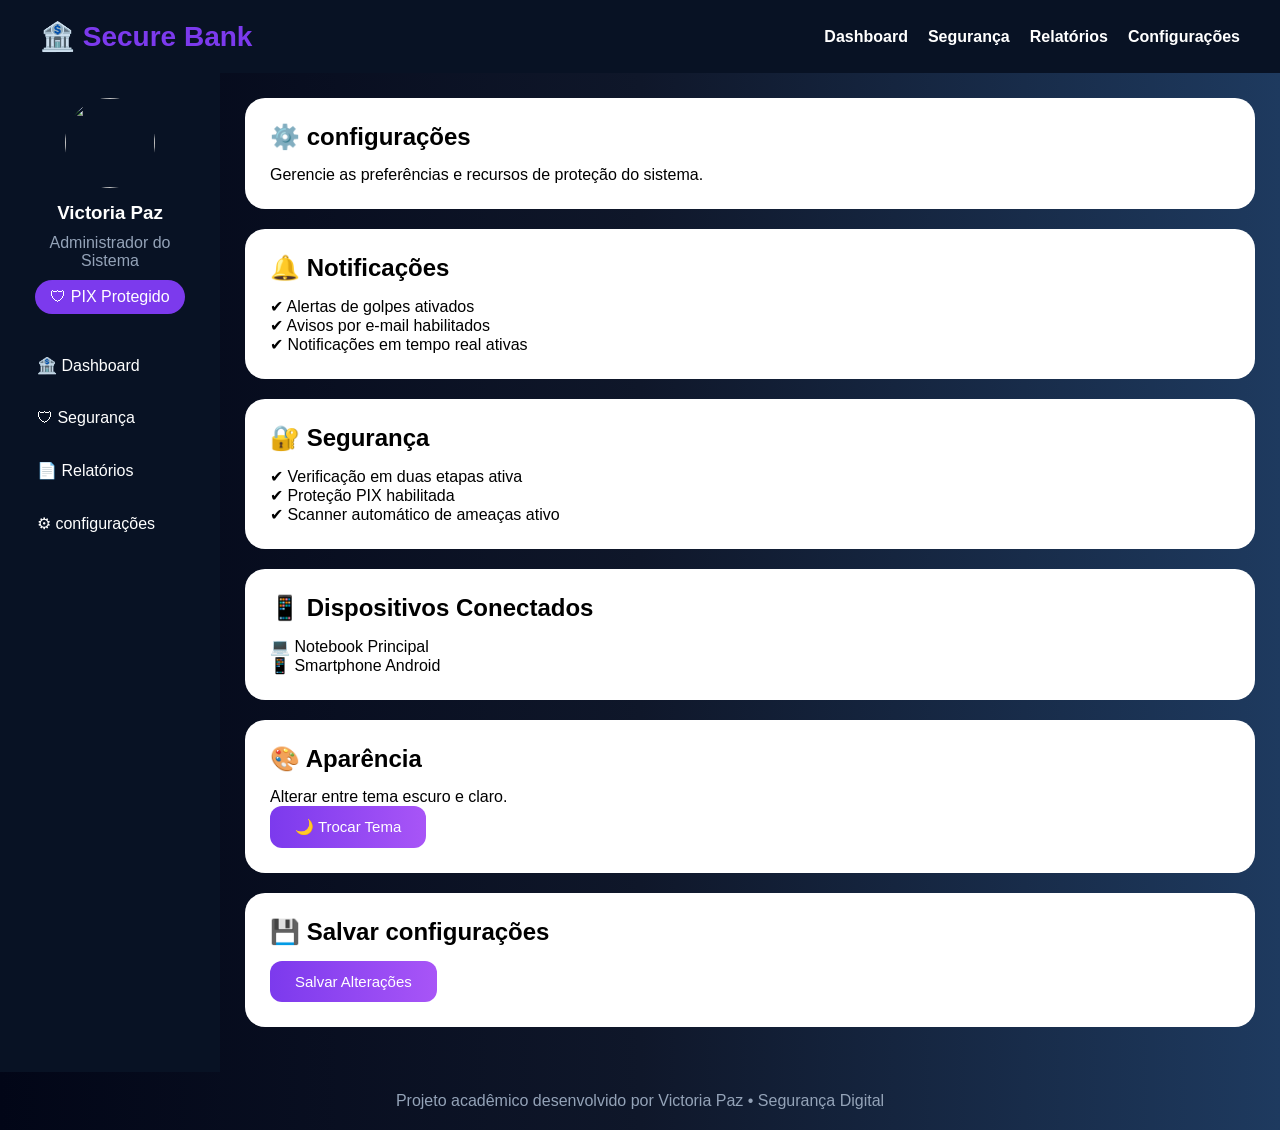
==== configuracao.html @ 4c99ee01 "Add files via upload" ====
<!DOCTYPE html>
<html lang="pt-br">

<head>

    <meta charset="UTF-8">
    <meta name="viewport" content="width=device-width, initial-scale=1.0">

    <title>Configurações - Secure Bank</title>

    <link rel="stylesheet" href="style.css">

</head>

<body>

    <nav>

        <div class="logo">
            🏦 Secure Bank
        </div>

        <div class="menu">

            <a href="index.html">Dashboard</a>
            <a href="Seguranca.html">Segurança</a>
            <a href="Relatorios.html">Relatórios</a>
            <a href="configuracao.html">Configurações</a>

        </div>

    </nav>

    <main>

        <aside class="sidebar">

            <div class="perfil">

                <img src="https://cdn-icons-png.flaticon.com/512/3135/3135715.png">

                <h3>Victoria Paz</h3>

                <p>Administrador do Sistema</p>

                <span>🛡 PIX Protegido</span>

            </div>

            <ul>

                <li><a href="index.html">🏦 Dashboard</a></li>

                <li><a href="Seguranca.html">🛡 Segurança</a></li>

                <li><a href="Relatorios.html">📄 Relatórios</a></li>

                <li><a href="configuracao.html">⚙ configurações</a></li>

            </ul>

        </aside>

        <section class="content">

            <div class="card">

                <h1>⚙️ configurações</h1>

                <p>
                    Gerencie as preferências e recursos de proteção do sistema.
                </p>

            </div>

            <div class="card">

                <h2>🔔 Notificações</h2>

                <p>✔ Alertas de golpes ativados</p>

                <p>✔ Avisos por e-mail habilitados</p>

                <p>✔ Notificações em tempo real ativas</p>

            </div>

            <div class="card">

                <h2>🔐 Segurança</h2>

                <p>✔ Verificação em duas etapas ativa</p>

                <p>✔ Proteção PIX habilitada</p>

                <p>✔ Scanner automático de ameaças ativo</p>

            </div>

            <div class="card">

                <h2>📱 Dispositivos Conectados</h2>

                <p>💻 Notebook Principal</p>

                <p>📱 Smartphone Android</p>

            </div>

            <div class="card">

                <h2>🎨 Aparência</h2>

                <p>Alterar entre tema escuro e claro.</p>

                <button onclick="trocarTema()">
                    🌙 Trocar Tema
                </button>

            </div>

            <div class="card">

                <h2>💾 Salvar configurações</h2>

                <button onclick="salvarConfig()">

                    Salvar Alterações

                </button>

                <div id="configSalva"></div>

            </div>

        </section>

    </main>

    <footer>

        Projeto acadêmico desenvolvido por
        Victoria Paz • Segurança Digital

    </footer>

    <script src="script.js"></script>

</body>

</html>
---- style.css ----
*{
    margin: 0;
    padding: 0;
    box-sizing: border-box;
}

body{
    font-family: Arial, sans-serif;
    background: linear-gradient(to right, #020617, #0f172a, #1e3a5f);
    color: white;
}

/* NAVBAR */

nav{
    display: flex;
    justify-content: space-between;
    align-items: center;
    padding: 20px 40px;
    background: #081224;
}

.logo{
    font-size: 28px;
    font-weight: bold;
    color: #7c3aed;
}

.menu{
    display: flex;
    gap: 20px;
}

.menu a{
    color: white;
    text-decoration: none;
    font-weight: bold;
}

.menu a:hover{
    color: #a855f7;
}

/* LAYOUT */

main{
    display: flex;
}

/* SIDEBAR */

.sidebar{
    width: 220px;
    min-height: 100vh;
    background: #081224;
    padding: 25px;
}

.sidebar ul{
    list-style: none;
    margin-top: 20px;
}

.sidebar li{
    padding: 12px;
    margin-bottom: 10px;
    border-radius: 10px;
    cursor: pointer;
    transition: 0.3s;
}

.sidebar li:hover{
    background: #1e293b;
    color: #a855f7;
}

/* PERFIL */

.perfil{
    text-align: center;
    margin-bottom: 30px;
}

.perfil img{
    width: 90px;
    height: 90px;
    border-radius: 50%;
    object-fit: cover;
}

.perfil h3{
    margin-top: 10px;
}

.perfil p{
    color: #94a3b8;
}

.perfil span{
    display: inline-block;
    margin-top: 10px;
    padding: 8px 15px;
    border-radius: 20px;
    background: #7c3aed;
}

/* CONTEÚDO */

.content{
    flex: 1;
    padding: 25px;
}

/* CARDS SUPERIORES */

.top-cards{
    display: flex;
    gap: 20px;
    flex-wrap: wrap;
    margin-bottom: 25px;
}

.info-card{
    flex: 1;
    min-width: 220px;
    background: white;
    color: black;
    padding: 20px;
    border-radius: 20px;
    text-align: center;
}

.info-card h3{
    color: #666;
    margin-bottom: 10px;
}

.info-card p{
    font-size: 32px;
    color: #7c3aed;
    font-weight: bold;
}

/* CARD PRINCIPAL */

.card{
    background: white;
    color: black;
    padding: 30px;
    border-radius: 20px;
    margin-bottom: 20px;
}

.card h1,
.card h2{
    margin-bottom: 15px;
}

.card img{
    width: 100px;
    display: block;
    margin: 0 auto 20px;
}

/* BANNER */

.banner-home{
    width: 180px;
    display: block;
    margin: 20px auto;
}

/* TEXTO */

.subtitulo{
    color: #666;
    margin-bottom: 20px;
}

/* TEXTAREA */

textarea{
    width: 100%;
    height: 130px;
    padding: 15px;
    border-radius: 12px;
    border: 1px solid #ccc;
    margin-top: 15px;
    margin-bottom: 15px;
    resize: none;
}

/* BOTÕES */

button{
    background: linear-gradient(90deg,#7c3aed,#a855f7);
    color: white;
    border: none;
    padding: 12px 25px;
    border-radius: 12px;
    cursor: pointer;
    font-size: 15px;
}

button:hover{
    opacity: 0.9;
}

/* RESULTADO */

#resultado{
    margin-top: 15px;
    padding: 15px;
    border-radius: 12px;
    background: #f3f4f6;
}

/* TABELAS */

table{
    width: 100%;
    border-collapse: collapse;
    margin-top: 20px;
    background: white;
}

th, td{
    padding: 12px;
    border-bottom: 1px solid #ddd;
}

th{
    color: #7c3aed;
}

/* PESQUISA */

.pesquisa{
    width: 100%;
    padding: 12px;
    border-radius: 12px;
    border: 1px solid #ddd;
    margin-bottom: 20px;
}

/* ALERTAS */

.notificacao{
    background: #7c3aed;
    padding: 12px;
    text-align: center;
    font-weight: bold;
}

.alerta-home{
    background: #facc15;
    color: black;
    padding: 12px;
    border-radius: 12px;
    margin-bottom: 20px;
    text-align: center;
}

/* RODAPÉ */

footer{
    text-align: center;
    color: #94a3b8;
    padding: 20px;
}
.sidebar a{
    color: white;
    text-decoration: none;
    display: block;
    width: 100%;
}

.sidebar li{
    list-style: none;
}
.sidebar a{
    color: white;
    text-decoration: none;
    display: block;
}

.sidebar li{
    list-style: none;
}

.perfil{
    text-align: center;
    margin-bottom: 30px;
}

.perfil p{
    margin-top: 10px;
}

.content{
    flex: 1;
    padding: 25px;
}

.card{
    background: white;
    color: black;
    padding: 25px;
    border-radius: 20px;
    margin-bottom: 20px;
}
.modo-claro{
    background: #f8fafc;
    color: black;
}
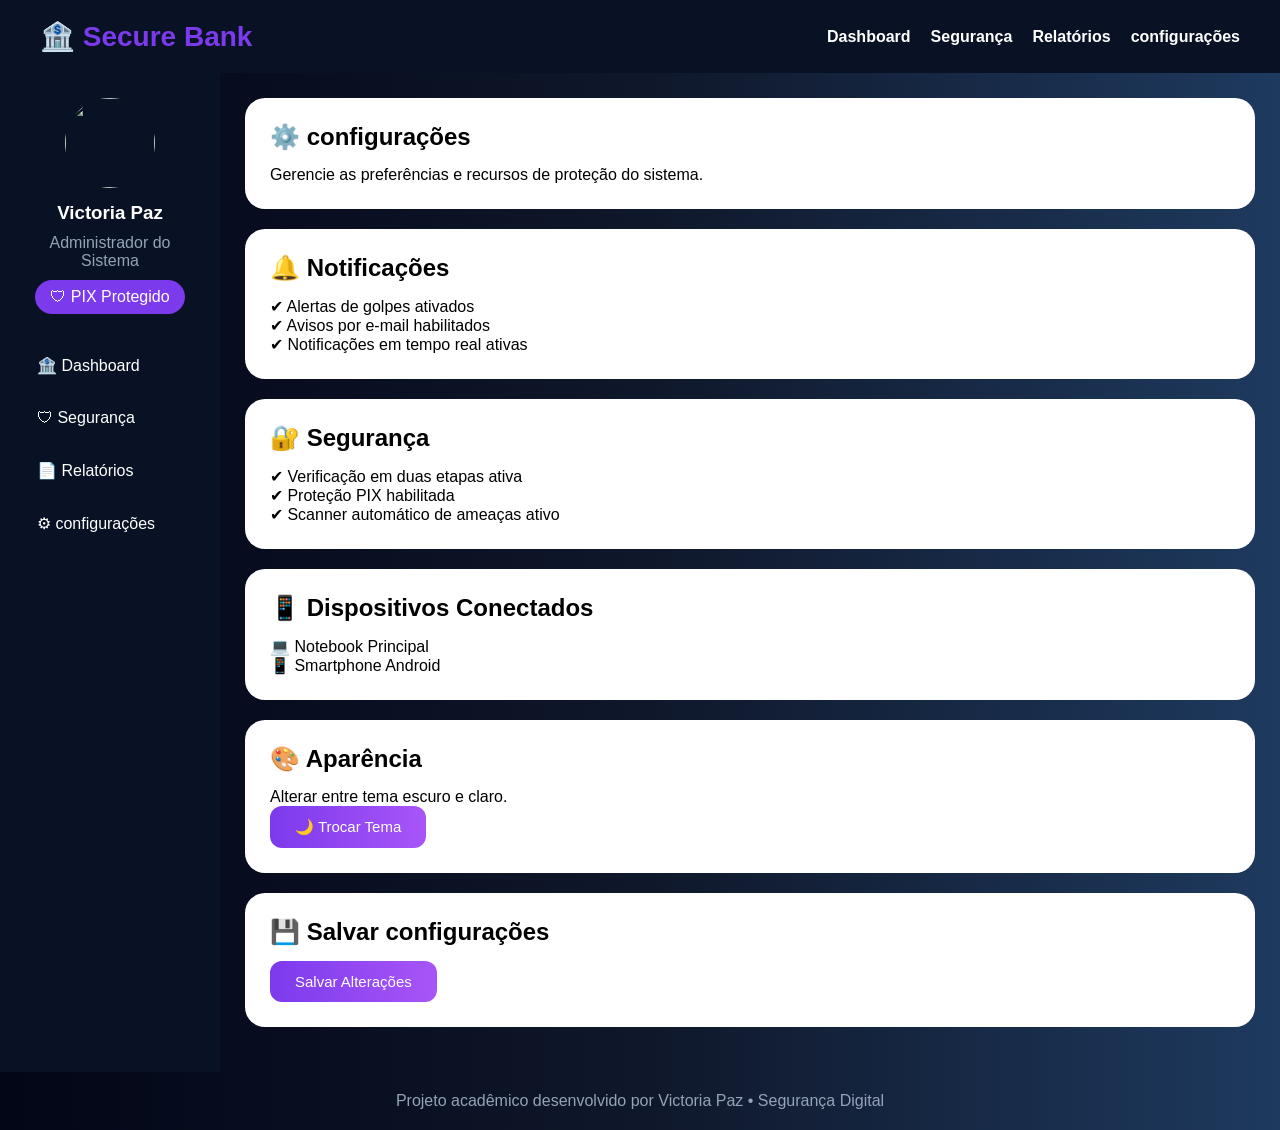
==== commit 25b074c3: "Change link text from 'Configurações' to 'configurações'" ====
--- a/configuracao.html
+++ b/configuracao.html
@@ -25,7 +25,7 @@
             <a href="index.html">Dashboard</a>
             <a href="Seguranca.html">Segurança</a>
             <a href="Relatorios.html">Relatórios</a>
-            <a href="configuracao.html">Configurações</a>
+            <a href="configuracao.html">configurações</a>
 
         </div>
 
@@ -148,4 +148,4 @@
 
 </body>
 
-</html>+</html>
